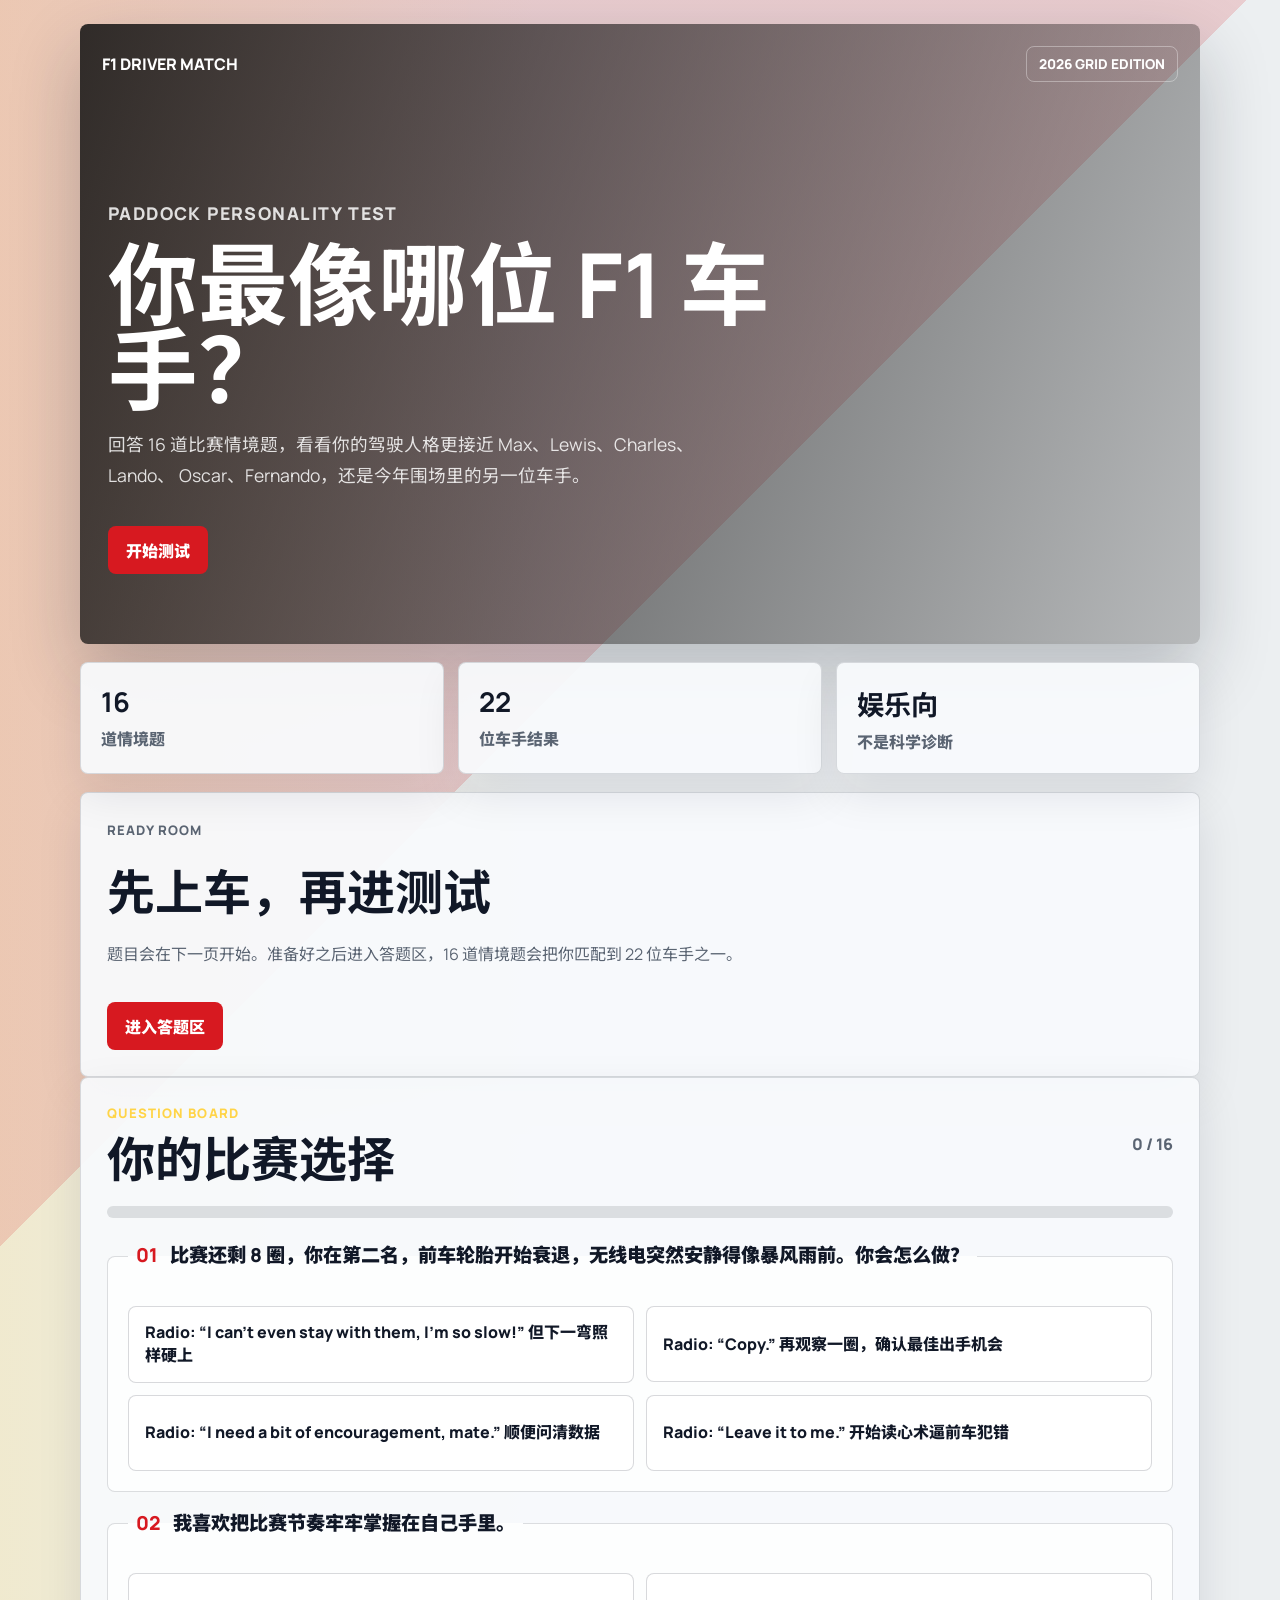
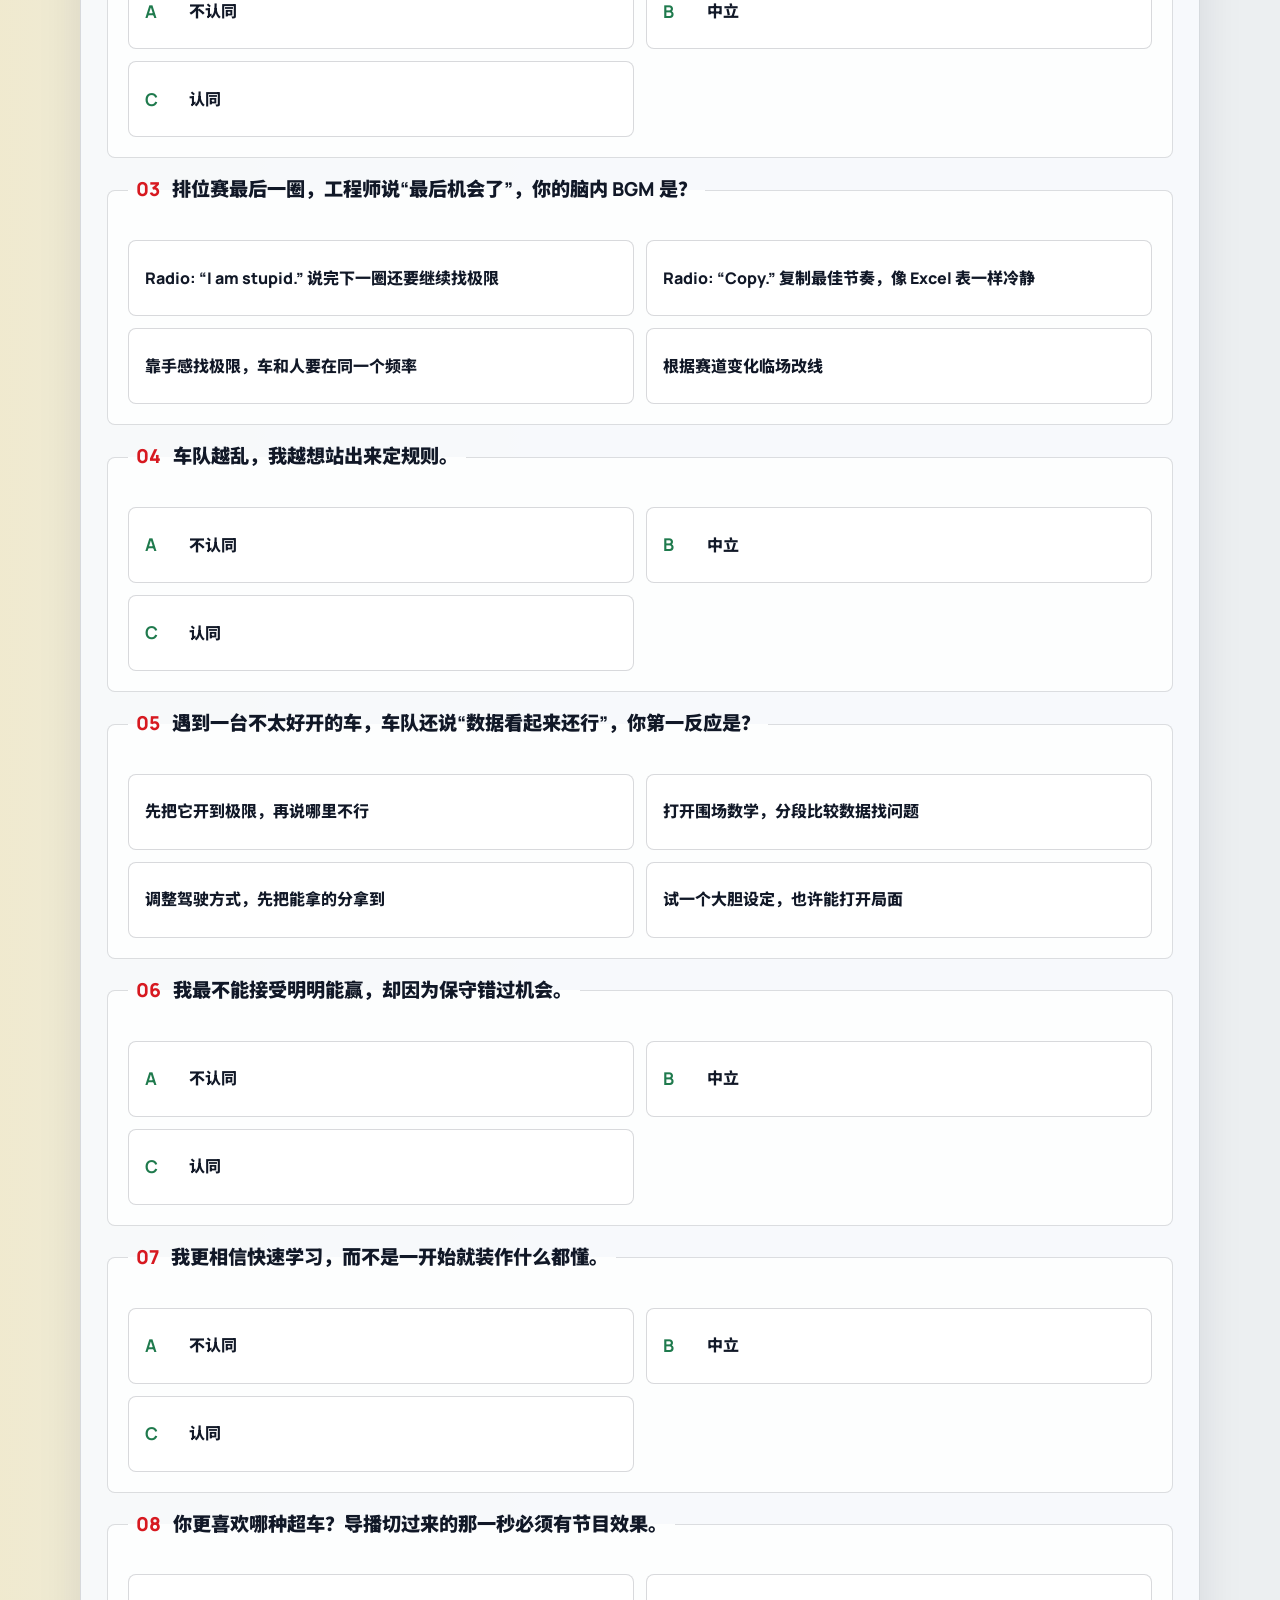
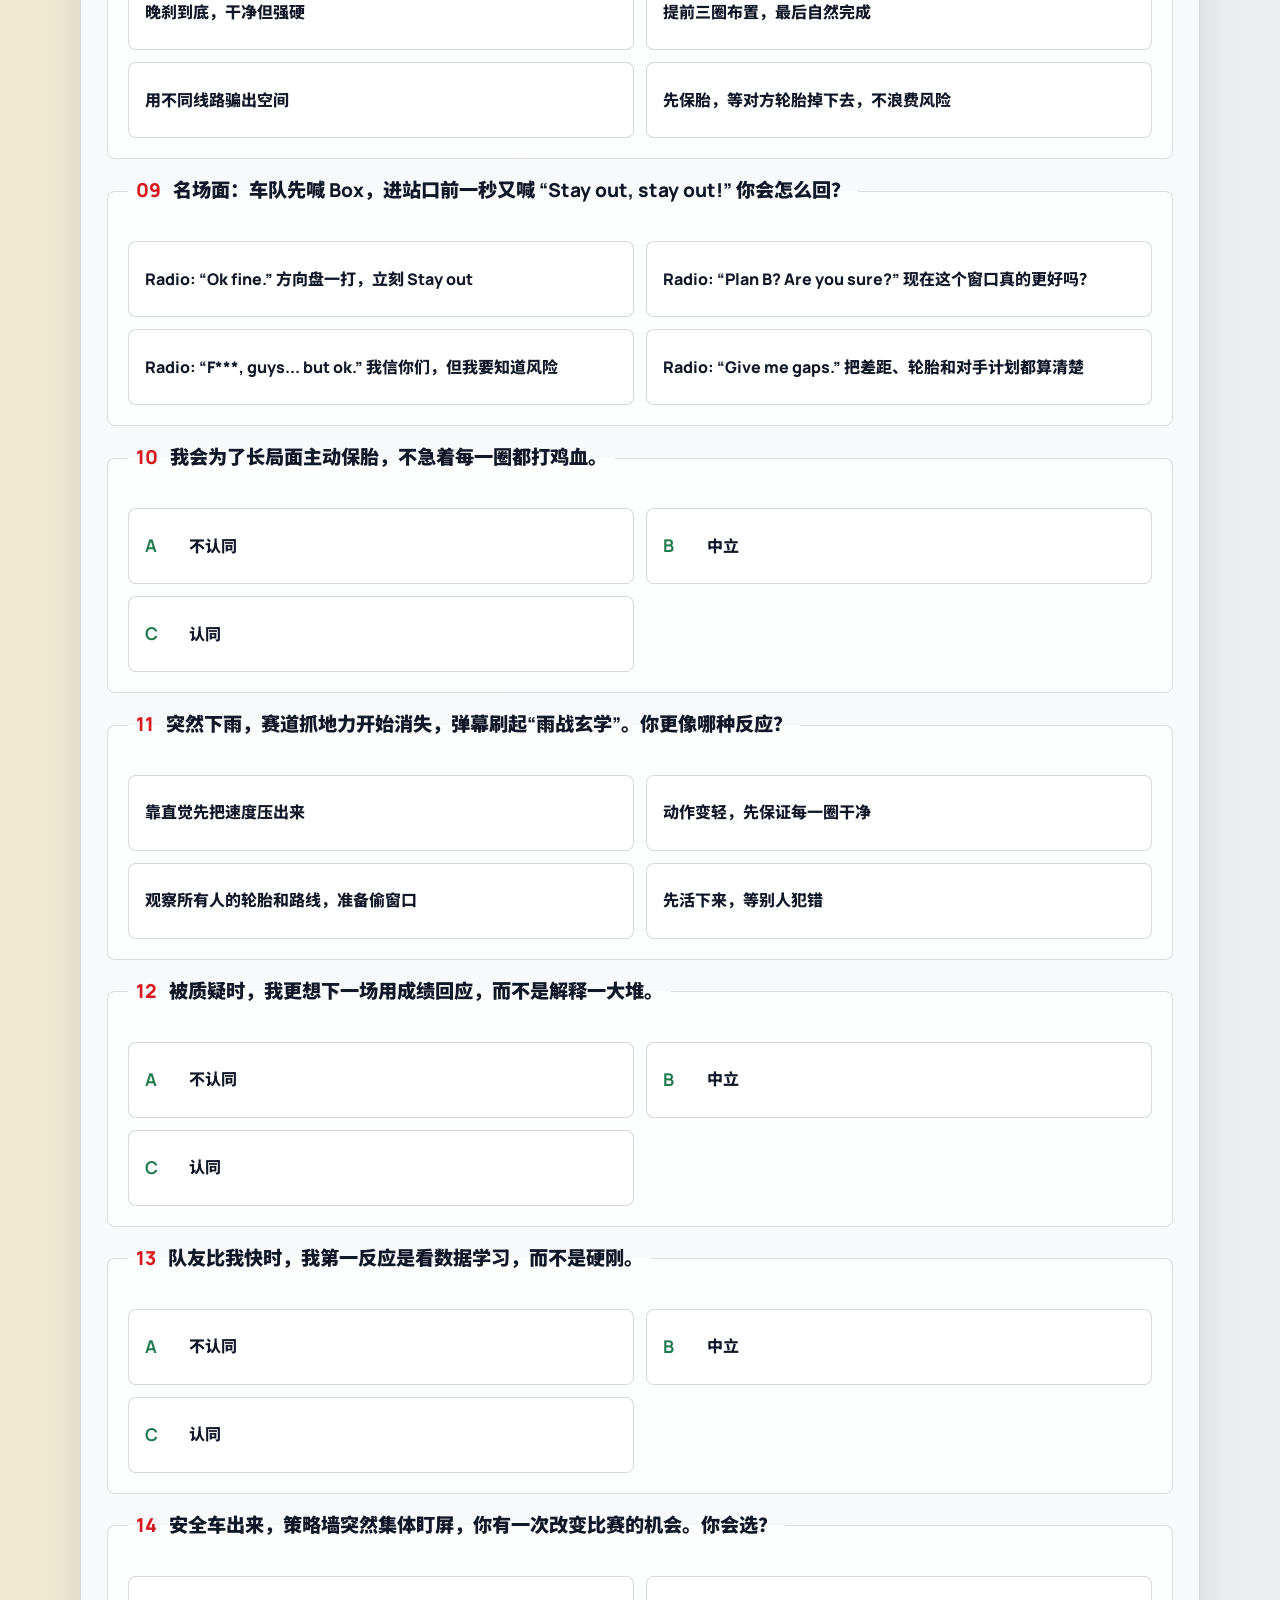
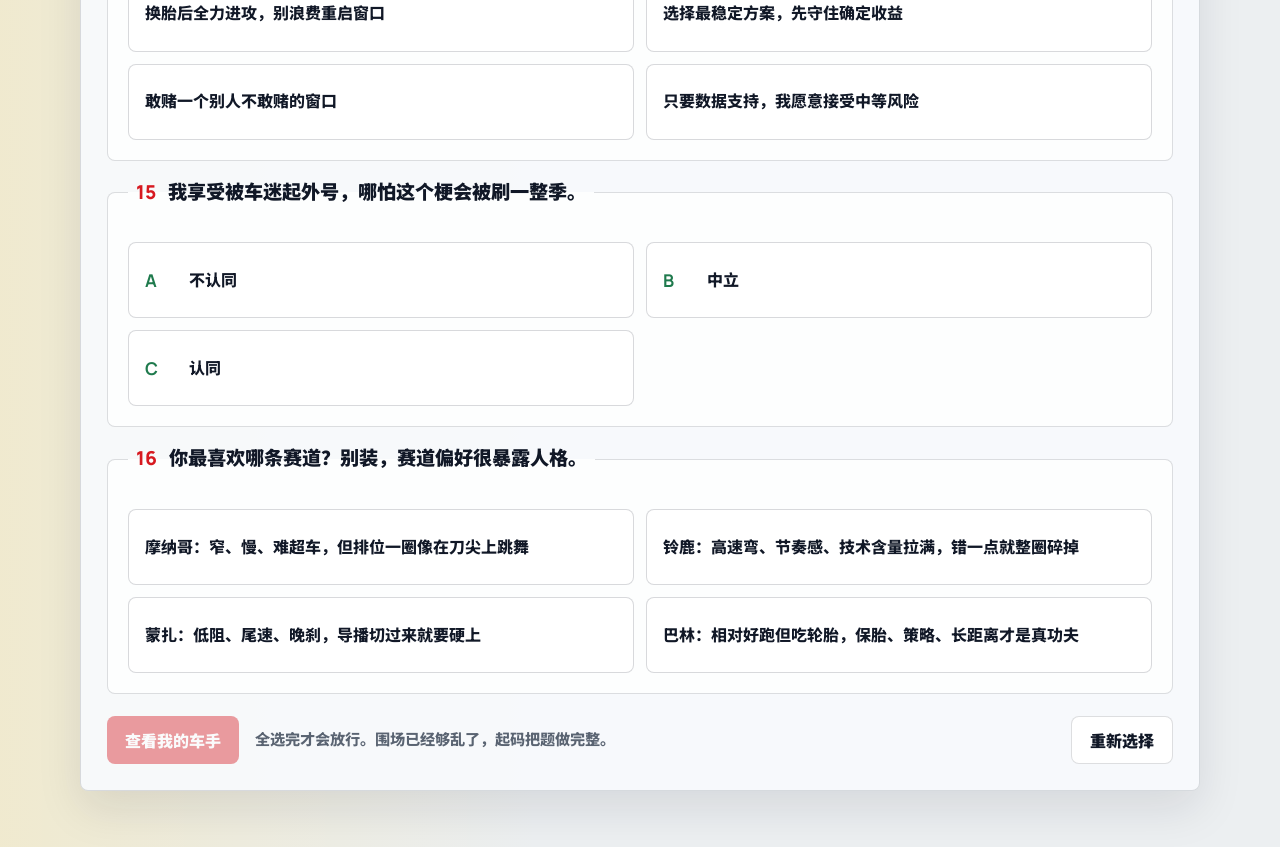
==== index.html @ 09c45e1e "Rename f1index.html to index.html" ====
<!DOCTYPE html>
<html lang="zh-Hans">
  <head>
    <meta charset="UTF-8" />
    <meta name="viewport" content="width=device-width, initial-scale=1.0" />
    <title>F1 车手人格测试</title>
    <link rel="preconnect" href="https://fonts.googleapis.com" />
    <link rel="preconnect" href="https://fonts.gstatic.com" crossorigin />
    <link
      href="https://fonts.googleapis.com/css2?family=Manrope:wght@400;500;700;800&family=Noto+Sans+SC:wght@400;500;700;900&display=swap"
      rel="stylesheet"
    />
    <link rel="stylesheet" href="styles.css" />
  </head>
  <body class="f1-page">
    <div class="f1-shell">
      <header class="f1-hero">
        <nav class="f1-topbar" aria-label="F1 test navigation">
          <a class="f1-brand" href="index.html">F1 Driver Match</a>
          <span class="f1-season">2026 Grid Edition</span>
        </nav>

        <section class="f1-hero-content">
          <p class="f1-kicker">Paddock Personality Test</p>
          <h1>你最像哪位 F1 车手？</h1>
          <p>
            回答 16 道比赛情境题，看看你的驾驶人格更接近 Max、Lewis、Charles、Lando、
            Oscar、Fernando，还是今年围场里的另一位车手。
          </p>
          <a class="f1-start" href="#f1-quiz">开始测试</a>
        </section>
      </header>

      <main>
        <section class="f1-intro" aria-label="Test notes">
          <article>
            <strong>16</strong>
            <span>道情境题</span>
          </article>
          <article>
            <strong>22</strong>
            <span>位车手结果</span>
          </article>
          <article>
            <strong>娱乐向</strong>
            <span>不是科学诊断</span>
          </article>
        </section>

        <section class="f1-cover-panel">
          <p class="f1-kicker">Ready Room</p>
          <h2>先上车，再进测试</h2>
          <p>
            题目会在下一页开始。准备好之后进入答题区，16 道情境题会把你匹配到 22 位车手之一。
          </p>
          <a class="f1-start" href="#f1-quiz">进入答题区</a>
        </section>

        <section id="f1-quiz" class="f1-quiz" aria-labelledby="quiz-title">
          <div class="f1-quiz-head">
            <div>
              <p class="f1-kicker">Question Board</p>
              <h2 id="quiz-title">你的比赛选择</h2>
            </div>
            <p id="quiz-progress" class="f1-progress-text">0 / 16</p>
          </div>

          <div class="f1-progress-bar" aria-hidden="true">
            <span id="quiz-progress-bar"></span>
          </div>

          <form id="f1-quiz-form" class="f1-question-list"></form>

          <div class="f1-actions">
            <button id="submit-quiz" class="f1-submit" type="button" disabled>查看我的车手</button>
            <p class="f1-submit-hint">全选完才会放行。围场已经够乱了，起码把题做完整。</p>
            <button id="reset-quiz" class="f1-reset" type="button">重新选择</button>
          </div>
        </section>

        <section id="f1-result" class="f1-result" hidden aria-live="polite">
          <div class="f1-result-main">
            <figure class="f1-driver-card">
              <figcaption>
                <span class="f1-type-label">你的人格类型是：</span>
                <strong id="result-driver-name"></strong>
                <span id="result-driver-team"></span>
                <div class="f1-result-stats">
                  <span id="result-driver-number"></span>
                  <span id="result-match-percent"></span>
                </div>
              </figcaption>
              <img id="result-avatar" alt="" />
            </figure>
            <p class="f1-kicker">人格解读</p>
            <h2 id="result-headline"></h2>
            <p id="result-summary"></p>
            <p id="result-detail"></p>
            <div id="result-traits" class="f1-traits"></div>
          </div>

          <aside class="f1-podium" aria-label="Closest driver matches">
            <h3>最接近你的前三名</h3>
            <div id="result-podium"></div>
          </aside>
        </section>
      </main>
    </div>
    <script src="f1-quiz.js?v=20260411-9"></script>
  </body>
</html>
---- styles.css ----
:root {
  --bg: #f4f0e8;
  --surface: rgba(255, 255, 255, 0.8);
  --surface-strong: #fffdf8;
  --text: #18222d;
  --muted: #596675;
  --accent: #045c52;
  --accent-soft: #d9efe7;
  --line: rgba(24, 34, 45, 0.1);
  --shadow: 0 24px 60px rgba(23, 32, 41, 0.12);
}

* {
  box-sizing: border-box;
}

html {
  scroll-behavior: smooth;
}

body {
  margin: 0;
  background:
    radial-gradient(circle at top left, rgba(255, 191, 128, 0.35), transparent 28%),
    radial-gradient(circle at top right, rgba(4, 92, 82, 0.18), transparent 30%),
    var(--bg);
  color: var(--text);
  font-family: "Manrope", "Noto Sans SC", "Noto Sans TC", sans-serif;
}

a {
  color: inherit;
}

.page-shell {
  width: min(1180px, calc(100% - 32px));
  margin: 24px auto 48px;
}

.hero,
.summary-card,
.info-card,
.topic-card,
.forum-card {
  border: 1px solid var(--line);
  box-shadow: var(--shadow);
}

.hero {
  background: linear-gradient(145deg, rgba(255, 253, 248, 0.96), rgba(228, 241, 236, 0.88));
  border-radius: 28px;
  padding: 24px;
}

.compact-hero {
  margin-bottom: 24px;
}

.topbar {
  display: flex;
  justify-content: space-between;
  align-items: center;
  gap: 16px;
}

.brand {
  font-size: 1rem;
  font-weight: 800;
  letter-spacing: 0.04em;
  text-transform: uppercase;
}

.home-link {
  text-decoration: none;
}

.lang-switcher {
  display: flex;
  flex-wrap: wrap;
  gap: 10px;
}

.lang-btn,
.primary-btn,
.secondary-btn,
.feedback-btn {
  border-radius: 999px;
  border: 1px solid transparent;
  cursor: pointer;
  font: inherit;
  transition: transform 0.2s ease, background 0.2s ease, border-color 0.2s ease;
}

.lang-btn {
  background: rgba(255, 255, 255, 0.68);
  border-color: rgba(4, 92, 82, 0.14);
  color: var(--text);
  padding: 10px 14px;
  font-size: 0.95rem;
  font-weight: 700;
}

.lang-btn.active,
.lang-btn:hover {
  background: var(--accent);
  color: #fff;
}

.hero-content {
  max-width: 760px;
  padding: 64px 8px 24px;
}

.home-hero {
  min-height: 420px;
  display: flex;
  flex-direction: column;
  justify-content: center;
}

.compact-copy {
  padding-top: 28px;
}

.eyebrow,
.section-kicker,
.summary-label,
.card-tag {
  color: var(--accent);
  font-size: 0.84rem;
  font-weight: 800;
  letter-spacing: 0.08em;
  text-transform: uppercase;
}

h1 {
  margin: 16px 0;
  font-size: clamp(2.4rem, 6vw, 5.2rem);
  line-height: 0.98;
}

.hero-copy,
.section-heading p,
.summary-card p,
.topic-card p,
.info-card p {
  color: var(--muted);
  line-height: 1.7;
}

.hero-actions {
  display: flex;
  flex-wrap: wrap;
  gap: 14px;
  margin-top: 28px;
}

.primary-btn,
.secondary-btn {
  display: inline-flex;
  align-items: center;
  justify-content: center;
  min-height: 48px;
  padding: 0 18px;
  text-decoration: none;
  font-weight: 800;
}

.primary-btn {
  background: var(--text);
  color: #fff;
}

.secondary-btn {
  background: rgba(255, 255, 255, 0.68);
  border-color: var(--line);
}

.summary-grid,
.card-grid {
  display: grid;
  gap: 18px;
}

.summary-grid,
.card-grid {
  grid-template-columns: repeat(3, minmax(0, 1fr));
}

.summary-grid {
  margin: 24px 0;
}

.summary-card,
.topic-card,
.info-card,
.forum-card {
  background: var(--surface);
  backdrop-filter: blur(16px);
  border-radius: 24px;
}

.summary-card,
.topic-card,
.info-card,
.forum-card {
  padding: 24px;
}

.topic-card {
  display: block;
  text-decoration: none;
}

.topic-card h3,
.info-card h3 {
  margin: 8px 0 12px;
  font-size: 1.35rem;
}

.detail-link {
  display: inline-flex;
  margin-top: 14px;
  font-weight: 800;
  color: var(--accent);
}

.section-heading {
  margin-bottom: 22px;
}

.home-sections,
.essentials {
  padding: 10px 4px 8px;
}

.mvp-section,
.forum-section {
  padding: 22px 4px 8px;
}

.mvp-tags {
  display: flex;
  flex-wrap: wrap;
  gap: 12px;
}

.feature-grid,
.stats-strip {
  display: grid;
  gap: 18px;
}

.feature-grid {
  grid-template-columns: repeat(3, minmax(0, 1fr));
}

.stats-strip {
  grid-template-columns: repeat(4, minmax(0, 1fr));
  margin-bottom: 24px;
}

.feature-card,
.stat-card {
  padding: 22px;
  border-radius: 22px;
  background: var(--surface);
  border: 1px solid var(--line);
  box-shadow: var(--shadow);
}

.feature-card h3 {
  margin: 0 0 10px;
  font-size: 1.2rem;
}

.stat-card strong {
  display: block;
  margin-bottom: 8px;
  font-size: 1.5rem;
}

.mvp-tag {
  display: inline-flex;
  align-items: center;
  min-height: 42px;
  padding: 0 16px;
  border-radius: 999px;
  background: rgba(4, 92, 82, 0.08);
  border: 1px solid rgba(4, 92, 82, 0.16);
  color: var(--accent);
  font-weight: 800;
}

.group-list {
  display: grid;
  gap: 28px;
}

.group-block {
  display: grid;
  gap: 16px;
}

.group-header h3 {
  margin: 0;
  font-size: 1.7rem;
}

.search-section {
  padding: 22px 4px 12px;
}

.search-box {
  display: flex;
  flex-wrap: wrap;
  gap: 12px;
}

.search-input {
  flex: 1 1 420px;
  min-height: 52px;
  padding: 0 16px;
  border-radius: 18px;
  border: 1px solid var(--line);
  background: rgba(255, 255, 255, 0.9);
  font: inherit;
}

.search-go {
  min-width: 180px;
}

.forum-list {
  display: grid;
  gap: 18px;
}

.guide-layout {
  display: grid;
  grid-template-columns: 280px minmax(0, 1fr);
  gap: 24px;
}

.guide-sidebar-inner {
  position: sticky;
  top: 20px;
  max-height: calc(100vh - 40px);
  overflow: auto;
  padding: 20px;
  border-radius: 24px;
  background: rgba(255, 255, 255, 0.78);
  border: 1px solid var(--line);
  box-shadow: var(--shadow);
}

.sidebar-group {
  display: grid;
  gap: 8px;
  margin-top: 18px;
}

.sidebar-group h3 {
  margin: 0 0 4px;
  font-size: 1rem;
}

.sidebar-link {
  padding: 8px 10px;
  border-radius: 12px;
  text-decoration: none;
  color: var(--muted);
  transition: background 0.2s ease, color 0.2s ease;
}

.sidebar-link.active,
.sidebar-link:hover {
  background: rgba(4, 92, 82, 0.1);
  color: var(--accent);
}

.detail-stack {
  display: grid;
  gap: 24px;
}

.detail-guide {
  display: grid;
  gap: 16px;
}

.detail-hero {
  padding: 24px;
  border-radius: 24px;
  background: linear-gradient(145deg, rgba(222, 239, 231, 0.8), rgba(255, 255, 255, 0.88));
  border: 1px solid rgba(4, 92, 82, 0.14);
  box-shadow: var(--shadow);
}

.detail-hero h2 {
  margin: 8px 0 12px;
  font-size: clamp(1.8rem, 4vw, 2.8rem);
}

.detail-hero p {
  margin: 0;
  line-height: 1.7;
}

.meta-pills {
  display: flex;
  flex-wrap: wrap;
  gap: 12px;
}

.meta-pills span {
  display: inline-flex;
  align-items: center;
  min-height: 40px;
  padding: 0 14px;
  border-radius: 999px;
  background: rgba(214, 234, 255, 0.8);
  border: 1px solid rgba(45, 85, 147, 0.12);
  color: #264783;
  font-weight: 800;
}

.detail-grid {
  display: grid;
  grid-template-columns: repeat(2, minmax(0, 1fr));
  gap: 16px;
}

.detail-card {
  padding: 22px;
  border-radius: 22px;
  background: rgba(255, 255, 255, 0.86);
  border: 1px solid var(--line);
  box-shadow: var(--shadow);
}

.detail-card h3 {
  margin: 0 0 10px;
  color: #264783;
  font-size: 1.3rem;
}

.detail-card p {
  margin: 0;
  line-height: 1.75;
  color: var(--muted);
}

.forum-card h3 {
  margin: 8px 0 12px;
  font-size: 1.25rem;
}

.forum-meta {
  margin: 0 0 16px;
  color: var(--muted);
  font-size: 0.95rem;
}

.toggle-replies-btn {
  border: 1px solid var(--line);
  background: var(--surface-strong);
  color: var(--text);
  border-radius: 999px;
  padding: 10px 16px;
  font: inherit;
  font-weight: 800;
  cursor: pointer;
}

.reply-panel {
  margin-top: 16px;
  display: grid;
  gap: 12px;
}

.reply-item {
  padding: 14px 16px;
  background: rgba(255, 255, 255, 0.7);
  border: 1px solid var(--line);
  border-radius: 16px;
}

.reply-item strong {
  display: block;
  margin-bottom: 8px;
}

.link-list {
  display: flex;
  flex-direction: column;
  gap: 10px;
  margin: 18px 0 20px;
}

.link-list a {
  padding: 12px 14px;
  background: var(--surface-strong);
  border: 1px solid var(--line);
  border-radius: 16px;
  text-decoration: none;
  font-weight: 700;
}

.feedback-row {
  display: flex;
  gap: 12px;
}

.feedback-btn {
  background: var(--accent-soft);
  color: var(--accent);
  padding: 10px 14px;
  font-weight: 800;
}

.feedback-btn.secondary {
  background: rgba(255, 238, 230, 0.95);
  color: #9e4d2f;
}

.lang-btn:hover,
.primary-btn:hover,
.secondary-btn:hover,
.feedback-btn:hover,
.topic-card:hover,
.toggle-replies-btn:hover {
  transform: translateY(-1px);
}

@media (max-width: 900px) {
  .summary-grid,
  .card-grid,
  .detail-grid,
  .feature-grid,
  .stats-strip,
  .guide-layout {
    grid-template-columns: 1fr;
  }

  .hero-content {
    padding-top: 40px;
  }

  .topbar {
    flex-direction: column;
    align-items: flex-start;
  }

  .guide-sidebar-inner {
    position: static;
    max-height: none;
  }
}

@media (max-width: 640px) {
  .page-shell {
    width: min(100% - 20px, 1180px);
    margin-top: 10px;
  }

  .hero,
  .summary-card,
  .topic-card,
  .info-card {
    border-radius: 20px;
  }

  h1 {
    font-size: 2.3rem;
  }

  .feedback-row {
    flex-direction: column;
  }
}

.f1-page {
  --track: #111111;
  --paper: #f8fafc;
  --signal: #d71920;
  --signal-2: #ffd447;
  --grass: #1f7a4d;
  --ink: #111827;
  --soft-ink: #5a6472;
  --f1-line: rgba(17, 24, 39, 0.14);
  background:
    linear-gradient(135deg, rgba(215, 25, 32, 0.16) 0 18%, transparent 18% 100%),
    linear-gradient(90deg, rgba(255, 212, 71, 0.2), transparent 42%),
    #eceff1;
  color: var(--ink);
}

.f1-shell {
  width: min(1120px, calc(100% - 32px));
  margin: 24px auto 56px;
}

.f1-hero {
  min-height: min(620px, calc(100vh - 48px));
  display: flex;
  flex-direction: column;
  border-radius: 8px;
  overflow: hidden;
  color: #fff;
  background:
    linear-gradient(110deg, rgba(17, 17, 17, 0.86), rgba(17, 17, 17, 0.24)),
    url("https://sportsbase.io/images/gpfans/copy_1200x800/7635575d89f55753779bdca8ea72032a6af0489f.png") center / cover;
  box-shadow: 0 28px 70px rgba(17, 24, 39, 0.24);
}

.f1-quiz-cover {
  margin-bottom: 18px;
  border-radius: 8px;
  color: #fff;
  background:
    linear-gradient(110deg, rgba(17, 17, 17, 0.92), rgba(17, 17, 17, 0.55)),
    url("https://sportsbase.io/images/gpfans/copy_1200x800/7635575d89f55753779bdca8ea72032a6af0489f.png") center / cover;
  box-shadow: 0 20px 55px rgba(17, 24, 39, 0.2);
}

.f1-topbar {
  display: flex;
  align-items: center;
  justify-content: space-between;
  gap: 16px;
  padding: 22px;
}

.f1-brand,
.f1-season {
  color: inherit;
  font-weight: 900;
  letter-spacing: 0;
  text-decoration: none;
  text-transform: uppercase;
}

.f1-season {
  padding: 8px 12px;
  border: 1px solid rgba(255, 255, 255, 0.34);
  border-radius: 8px;
  font-size: 0.85rem;
}

.f1-hero-content {
  width: min(760px, 100%);
  margin-top: auto;
  padding: 56px 28px 70px;
}

.f1-quiz-cover-copy {
  width: min(760px, 100%);
  padding: 46px 28px 56px;
}

.f1-kicker {
  margin: 0 0 12px;
  color: var(--signal-2);
  font-size: 0.82rem;
  font-weight: 900;
  letter-spacing: 0.08em;
  text-transform: uppercase;
}

.f1-hero h1 {
  max-width: 760px;
  margin: 0 0 18px;
  font-size: clamp(2.7rem, 7vw, 5.8rem);
  line-height: 0.95;
}

.f1-hero p {
  max-width: 650px;
  color: rgba(255, 255, 255, 0.84);
  font-size: 1.1rem;
  line-height: 1.75;
}

.f1-start,
.f1-submit,
.f1-reset {
  min-height: 48px;
  display: inline-flex;
  align-items: center;
  justify-content: center;
  border: 0;
  border-radius: 8px;
  padding: 0 18px;
  font: inherit;
  font-weight: 900;
  text-decoration: none;
  cursor: pointer;
}

.f1-start,
.f1-submit {
  background: var(--signal);
  color: #fff;
}

.f1-start {
  margin-top: 18px;
}

.f1-submit:disabled {
  cursor: not-allowed;
  opacity: 0.42;
}

.f1-reset {
  background: #fff;
  color: var(--ink);
  border: 1px solid var(--f1-line);
}

.f1-intro {
  display: grid;
  grid-template-columns: repeat(3, minmax(0, 1fr));
  gap: 14px;
  margin: 18px 0;
}

.f1-cover-panel {
  margin-top: 18px;
  padding: 26px;
  border: 1px solid var(--f1-line);
  border-radius: 8px;
  background: rgba(248, 250, 252, 0.94);
  box-shadow: 0 18px 45px rgba(17, 24, 39, 0.1);
}

.f1-cover-panel h2 {
  margin: 0 0 12px;
  font-size: clamp(1.8rem, 4vw, 3rem);
}

.f1-cover-panel p {
  max-width: 720px;
  color: var(--soft-ink);
  line-height: 1.75;
}

.f1-intro article,
.f1-quiz,
.f1-result {
  background: rgba(248, 250, 252, 0.94);
  border: 1px solid var(--f1-line);
  border-radius: 8px;
  box-shadow: 0 18px 45px rgba(17, 24, 39, 0.1);
}

.f1-intro article {
  padding: 20px;
}

.f1-intro strong {
  display: block;
  margin-bottom: 6px;
  font-size: 1.7rem;
}

.f1-intro span {
  color: var(--soft-ink);
  font-weight: 800;
}

.f1-quiz,
.f1-result {
  padding: 26px;
}

.f1-quiz-head,
.f1-actions,
.f1-podium-item {
  display: flex;
  align-items: center;
  justify-content: space-between;
  gap: 16px;
}

.f1-quiz h2,
.f1-result h2 {
  margin: 0;
  font-size: clamp(1.8rem, 4vw, 3rem);
  line-height: 1.05;
}

.f1-progress-text {
  min-width: 72px;
  margin: 0;
  color: var(--soft-ink);
  font-weight: 900;
  text-align: right;
}

.f1-progress-bar {
  height: 12px;
  margin: 22px 0 24px;
  overflow: hidden;
  border-radius: 8px;
  background: rgba(17, 24, 39, 0.12);
}

.f1-progress-bar span {
  display: block;
  width: 0;
  height: 100%;
  border-radius: inherit;
  background: linear-gradient(90deg, var(--grass), var(--signal-2), var(--signal));
  transition: width 0.22s ease;
}

.f1-question-list {
  display: grid;
  gap: 18px;
}

.f1-question {
  min-width: 0;
  margin: 0;
  padding: 20px;
  border: 1px solid var(--f1-line);
  border-radius: 8px;
  background: rgba(255, 255, 255, 0.72);
}

.f1-question legend {
  padding: 0 8px;
  font-size: 1.2rem;
  font-weight: 900;
  line-height: 1.45;
}

.f1-question legend span {
  color: var(--signal);
  font-family: "Manrope", sans-serif;
  margin-right: 8px;
}

.f1-options {
  display: grid;
  grid-template-columns: repeat(2, minmax(0, 1fr));
  gap: 12px;
  margin-top: 16px;
}

.f1-option {
  position: relative;
  display: block;
}

.f1-option input {
  position: absolute;
  inset: 0;
  opacity: 0;
}

.f1-option span {
  min-height: 76px;
  display: flex;
  align-items: center;
  gap: 16px;
  padding: 14px 16px;
  border: 1px solid rgba(17, 24, 39, 0.16);
  border-radius: 8px;
  background: #fff;
  color: var(--ink);
  font-weight: 800;
  line-height: 1.45;
  transition: border-color 0.18s ease, box-shadow 0.18s ease, transform 0.18s ease;
}

.f1-option b {
  min-width: 28px;
  color: var(--driver-color, var(--grass));
  font-size: 1.1rem;
}

.f1-option input:checked + span {
  border-color: var(--signal);
  box-shadow: inset 6px 0 0 var(--signal), 0 12px 28px rgba(215, 25, 32, 0.14);
}

.f1-option:hover span {
  transform: translateY(-1px);
}

.f1-actions {
  justify-content: flex-start;
  margin-top: 22px;
  flex-wrap: wrap;
}

.f1-submit-hint {
  flex: 1 1 260px;
  margin: 0;
  color: var(--soft-ink);
  font-size: 0.95rem;
  font-weight: 800;
  line-height: 1.55;
}

.f1-result {
  --driver-color: var(--signal);
  display: grid;
  grid-template-columns: minmax(0, 1.4fr) minmax(280px, 0.6fr);
  gap: 24px;
  margin-top: 18px;
  border-top: 8px solid var(--driver-color);
}

.f1-result[hidden] {
  display: none;
}

.f1-result-main p {
  color: var(--soft-ink);
  font-size: 1.05rem;
  line-height: 1.75;
}

.f1-driver-card {
  display: grid;
  justify-items: center;
  gap: 18px;
  margin: 0 0 22px;
  padding: 28px 20px;
  border: 1px solid rgba(17, 24, 39, 0.1);
  border-radius: 8px;
  background:
    linear-gradient(135deg, rgba(255, 255, 255, 0.96), rgba(248, 250, 252, 0.86)),
    radial-gradient(circle at bottom right, rgba(17, 24, 39, 0.08), transparent 34%);
}

.f1-driver-card img {
  width: clamp(150px, 28vw, 230px);
  aspect-ratio: 1;
  border: 3px solid var(--driver-color);
  border-radius: 8px;
  background: #fff;
  object-fit: cover;
}

.f1-driver-card figcaption {
  display: grid;
  justify-items: center;
  gap: 10px;
  text-align: center;
}

.f1-type-label {
  color: var(--soft-ink);
  font-size: clamp(1.2rem, 4vw, 2rem);
  font-weight: 700;
}

.f1-driver-card strong {
  color: var(--ink);
  font-size: clamp(2.5rem, 8vw, 5rem);
  font-weight: 900;
  line-height: 1;
}

.f1-driver-card span {
  color: var(--driver-color);
  font-weight: 900;
}

.f1-result-stats {
  justify-content: center;
  display: flex;
  flex-wrap: wrap;
  gap: 8px;
  margin-top: 6px;
}

.f1-result-stats span {
  min-height: 34px;
  display: inline-flex;
  align-items: center;
  padding: 0 10px;
  border: 1px solid var(--driver-color);
  border-radius: 8px;
  background: #fff;
  color: var(--driver-color);
  font-size: 0.9rem;
}

.f1-traits {
  display: flex;
  flex-wrap: wrap;
  gap: 10px;
  margin-top: 18px;
}

.f1-traits span,
.f1-rank {
  display: inline-flex;
  align-items: center;
  justify-content: center;
  border-radius: 8px;
  font-weight: 900;
}

.f1-traits span {
  min-height: 38px;
  padding: 0 12px;
  background: #fff;
  border: 1px solid var(--driver-color);
  color: var(--driver-color);
}

.f1-podium h3 {
  margin: 0 0 14px;
}

.f1-podium {
  display: grid;
  align-content: start;
}

#result-podium {
  display: grid;
  gap: 12px;
}

.f1-podium-item {
  justify-content: flex-start;
  padding: 14px;
  border: 1px solid var(--f1-line);
  border-radius: 8px;
  background: #fff;
}

.f1-rank {
  width: 42px;
  height: 42px;
  flex: 0 0 auto;
  background: var(--track);
  color: #fff;
}

.f1-podium-item strong,
.f1-podium-item small {
  display: block;
}

.f1-podium-item small {
  margin-top: 4px;
  color: var(--soft-ink);
  font-weight: 800;
}

@media (max-width: 760px) {
  .f1-shell {
    width: min(100% - 20px, 1120px);
    margin-top: 10px;
  }

  .f1-hero {
    min-height: 560px;
  }

  .f1-topbar,
  .f1-quiz-head {
    align-items: flex-start;
    flex-direction: column;
  }

  .f1-season {
    align-self: flex-start;
  }

  .f1-hero-content {
    padding: 44px 18px 48px;
  }

  .f1-quiz-cover-copy {
    padding: 34px 18px 42px;
  }

  .f1-intro,
  .f1-options,
  .f1-result {
    grid-template-columns: 1fr;
  }

  .f1-quiz,
  .f1-result {
    padding: 18px;
  }

  .f1-question {
    padding: 16px;
  }

  .f1-option span {
    min-height: 64px;
  }

  .f1-driver-card {
    padding: 22px 14px;
  }
}
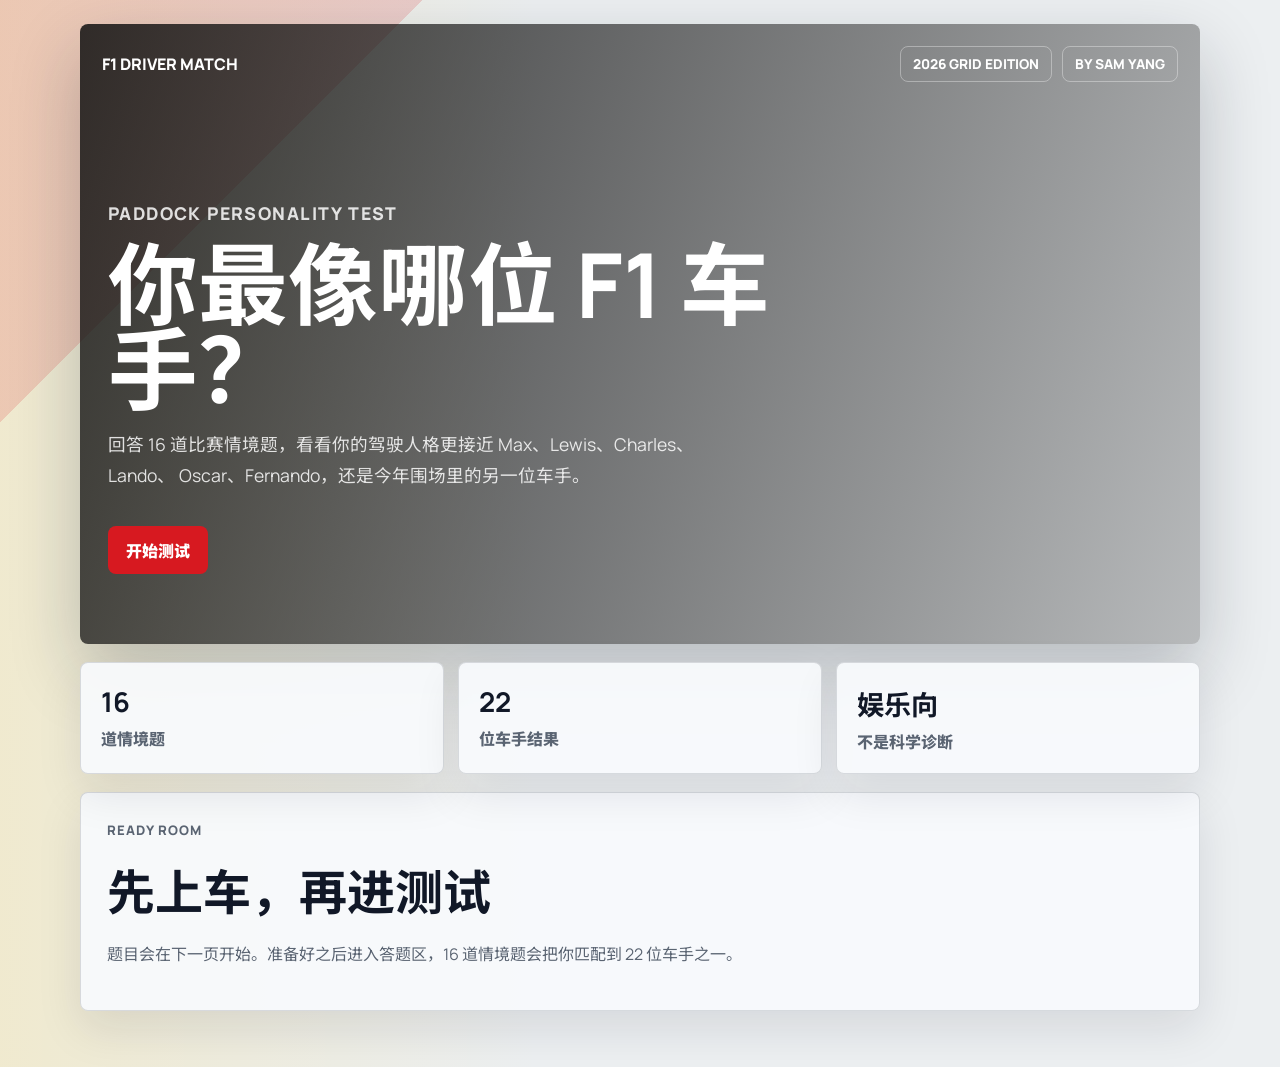
==== commit b7334bad: "Rename f1index.html to index.html" ====
--- a/index.html
+++ b/index.html
@@ -17,7 +17,10 @@
       <header class="f1-hero">
         <nav class="f1-topbar" aria-label="F1 test navigation">
           <a class="f1-brand" href="index.html">F1 Driver Match</a>
-          <span class="f1-season">2026 Grid Edition</span>
+          <div class="f1-nav-meta">
+            <span class="f1-season">2026 Grid Edition</span>
+            <span class="f1-author-top">By Sam Yang</span>
+          </div>
         </nav>
 
         <section class="f1-hero-content">
@@ -27,7 +30,7 @@
             回答 16 道比赛情境题，看看你的驾驶人格更接近 Max、Lewis、Charles、Lando、
             Oscar、Fernando，还是今年围场里的另一位车手。
           </p>
-          <a class="f1-start" href="#f1-quiz">开始测试</a>
+          <a class="f1-start" href="f1quiz.html">开始测试</a>
         </section>
       </header>
 
@@ -53,59 +56,8 @@
           <p>
             题目会在下一页开始。准备好之后进入答题区，16 道情境题会把你匹配到 22 位车手之一。
           </p>
-          <a class="f1-start" href="#f1-quiz">进入答题区</a>
-        </section>
-
-        <section id="f1-quiz" class="f1-quiz" aria-labelledby="quiz-title">
-          <div class="f1-quiz-head">
-            <div>
-              <p class="f1-kicker">Question Board</p>
-              <h2 id="quiz-title">你的比赛选择</h2>
-            </div>
-            <p id="quiz-progress" class="f1-progress-text">0 / 16</p>
-          </div>
-
-          <div class="f1-progress-bar" aria-hidden="true">
-            <span id="quiz-progress-bar"></span>
-          </div>
-
-          <form id="f1-quiz-form" class="f1-question-list"></form>
-
-          <div class="f1-actions">
-            <button id="submit-quiz" class="f1-submit" type="button" disabled>查看我的车手</button>
-            <p class="f1-submit-hint">全选完才会放行。围场已经够乱了，起码把题做完整。</p>
-            <button id="reset-quiz" class="f1-reset" type="button">重新选择</button>
-          </div>
-        </section>
-
-        <section id="f1-result" class="f1-result" hidden aria-live="polite">
-          <div class="f1-result-main">
-            <figure class="f1-driver-card">
-              <figcaption>
-                <span class="f1-type-label">你的人格类型是：</span>
-                <strong id="result-driver-name"></strong>
-                <span id="result-driver-team"></span>
-                <div class="f1-result-stats">
-                  <span id="result-driver-number"></span>
-                  <span id="result-match-percent"></span>
-                </div>
-              </figcaption>
-              <img id="result-avatar" alt="" />
-            </figure>
-            <p class="f1-kicker">人格解读</p>
-            <h2 id="result-headline"></h2>
-            <p id="result-summary"></p>
-            <p id="result-detail"></p>
-            <div id="result-traits" class="f1-traits"></div>
-          </div>
-
-          <aside class="f1-podium" aria-label="Closest driver matches">
-            <h3>最接近你的前三名</h3>
-            <div id="result-podium"></div>
-          </aside>
         </section>
       </main>
     </div>
-    <script src="f1-quiz.js?v=20260411-9"></script>
   </body>
 </html>
--- a/styles.css
+++ b/styles.css
@@ -641,6 +641,23 @@
   text-transform: uppercase;
 }
 
+.f1-nav-meta {
+  display: flex;
+  flex-wrap: wrap;
+  justify-content: flex-end;
+  gap: 10px;
+}
+
+.f1-author-top {
+  padding: 8px 12px;
+  border: 1px solid rgba(255, 255, 255, 0.34);
+  border-radius: 8px;
+  color: inherit;
+  font-size: 0.85rem;
+  font-weight: 900;
+  text-transform: uppercase;
+}
+
 .f1-season {
   padding: 8px 12px;
   border: 1px solid rgba(255, 255, 255, 0.34);
@@ -680,6 +697,12 @@
   color: rgba(255, 255, 255, 0.84);
   font-size: 1.1rem;
   line-height: 1.75;
+}
+
+.f1-author {
+  margin: 12px 0 0;
+  color: var(--signal-2);
+  font-weight: 900;
 }
 
 .f1-start,
@@ -939,12 +962,15 @@
 }
 
 .f1-driver-card img {
-  width: clamp(150px, 28vw, 230px);
-  aspect-ratio: 1;
+  width: min(100%, 280px);
+  max-height: 340px;
+  aspect-ratio: 4 / 5;
   border: 3px solid var(--driver-color);
   border-radius: 8px;
   background: #fff;
-  object-fit: cover;
+  object-fit: contain;
+  object-position: center top;
+  padding: 3px;
 }
 
 .f1-driver-card figcaption {
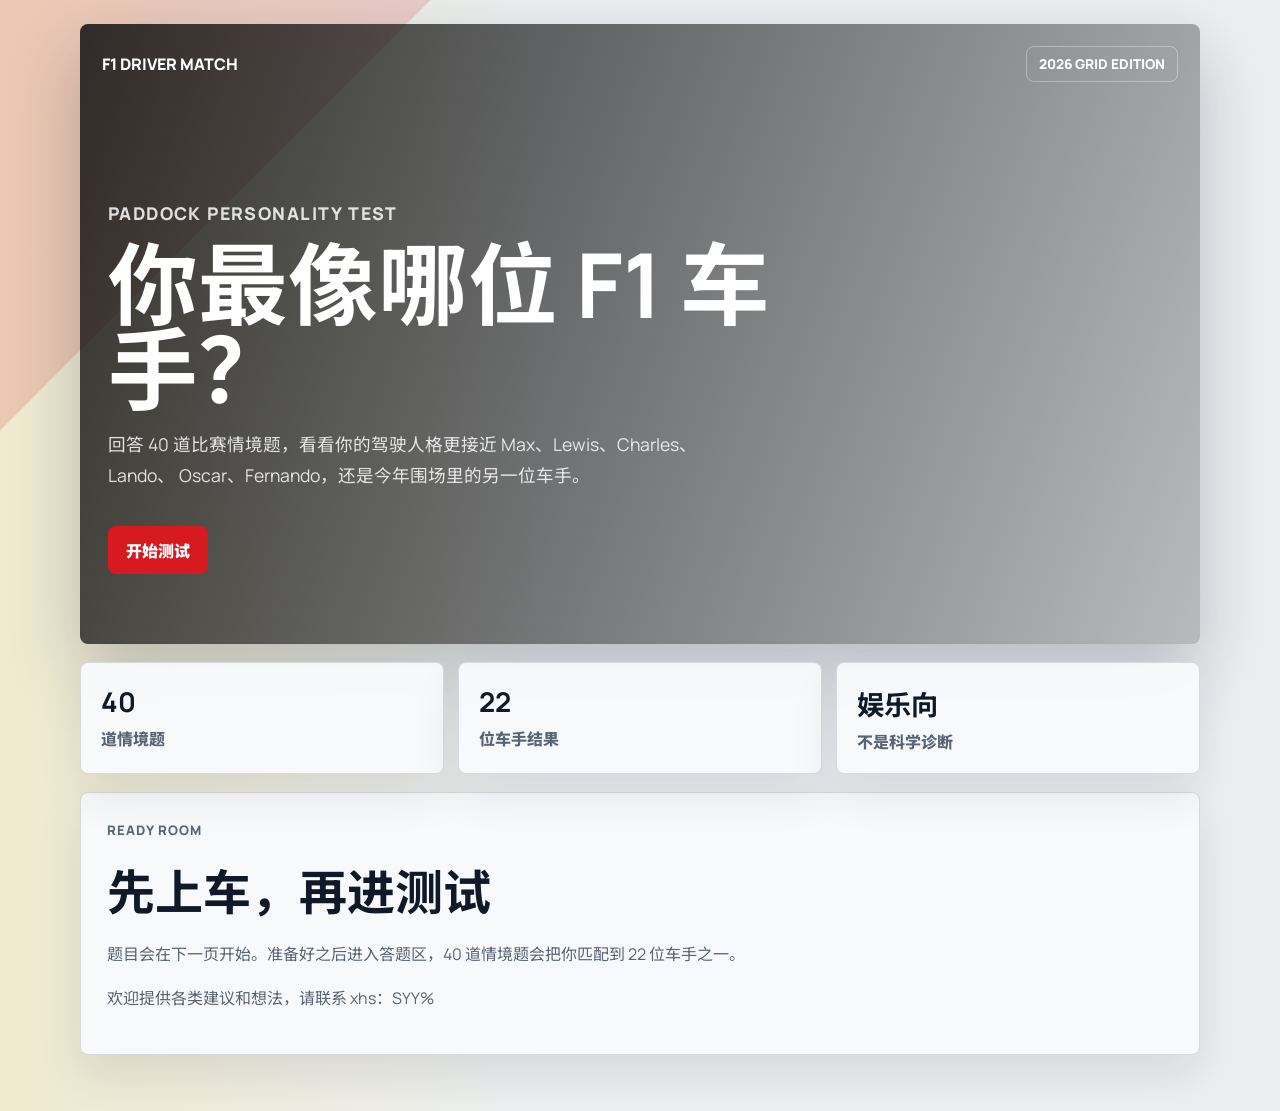
==== commit 495b4baa: "Rename f1index.html to index.html" ====
--- a/index.html
+++ b/index.html
@@ -19,7 +19,6 @@
           <a class="f1-brand" href="index.html">F1 Driver Match</a>
           <div class="f1-nav-meta">
             <span class="f1-season">2026 Grid Edition</span>
-            <span class="f1-author-top">By Sam Yang</span>
           </div>
         </nav>
 
@@ -27,7 +26,7 @@
           <p class="f1-kicker">Paddock Personality Test</p>
           <h1>你最像哪位 F1 车手？</h1>
           <p>
-            回答 16 道比赛情境题，看看你的驾驶人格更接近 Max、Lewis、Charles、Lando、
+            回答 40 道比赛情境题，看看你的驾驶人格更接近 Max、Lewis、Charles、Lando、
             Oscar、Fernando，还是今年围场里的另一位车手。
           </p>
           <a class="f1-start" href="f1quiz.html">开始测试</a>
@@ -37,7 +36,7 @@
       <main>
         <section class="f1-intro" aria-label="Test notes">
           <article>
-            <strong>16</strong>
+            <strong>40</strong>
             <span>道情境题</span>
           </article>
           <article>
@@ -54,8 +53,9 @@
           <p class="f1-kicker">Ready Room</p>
           <h2>先上车，再进测试</h2>
           <p>
-            题目会在下一页开始。准备好之后进入答题区，16 道情境题会把你匹配到 22 位车手之一。
+            题目会在下一页开始。准备好之后进入答题区，40 道情境题会把你匹配到 22 位车手之一。
           </p>
+          <p>欢迎提供各类建议和想法，请联系 xhs：SYY%</p>
         </section>
       </main>
     </div>
--- a/styles.css
+++ b/styles.css
@@ -931,11 +931,23 @@
 
 .f1-result {
   --driver-color: var(--signal);
-  display: grid;
+  --driver-primary: var(--driver-color);
+  --driver-secondary: var(--driver-color);
+  display: grid;
+  position: relative;
   grid-template-columns: minmax(0, 1.4fr) minmax(280px, 0.6fr);
   gap: 24px;
   margin-top: 18px;
-  border-top: 8px solid var(--driver-color);
+  overflow: hidden;
+  border-top: 0;
+}
+
+.f1-result::before {
+  content: "";
+  position: absolute;
+  inset: 0 0 auto;
+  height: 8px;
+  background: linear-gradient(90deg, var(--driver-primary), var(--driver-secondary));
 }
 
 .f1-result[hidden] {
@@ -965,12 +977,14 @@
   width: min(100%, 280px);
   max-height: 340px;
   aspect-ratio: 4 / 5;
-  border: 3px solid var(--driver-color);
-  border-radius: 8px;
-  background: #fff;
+  border: 5px solid transparent;
+  border-radius: 8px;
+  background:
+    linear-gradient(#fff, #fff) padding-box,
+    linear-gradient(135deg, var(--driver-primary), var(--driver-secondary)) border-box;
   object-fit: contain;
   object-position: center top;
-  padding: 3px;
+  padding: 2px;
 }
 
 .f1-driver-card figcaption {
